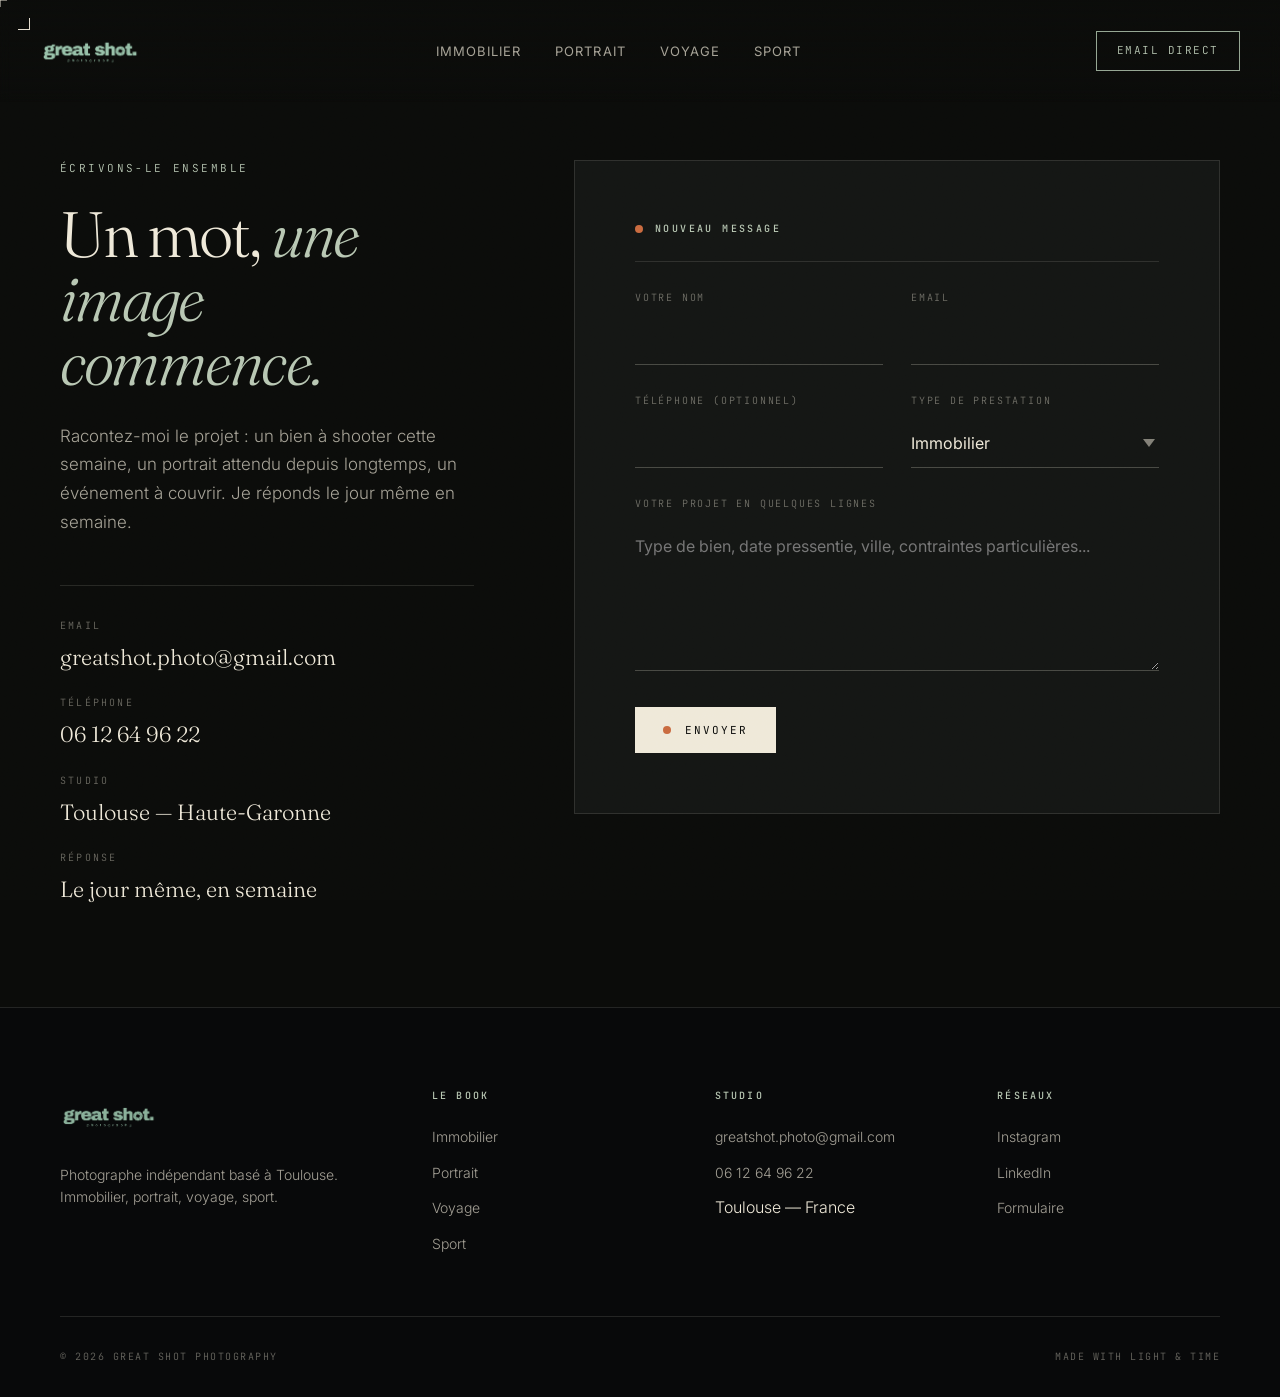
==== contact.html @ a0f5422f "Refonte totale : identité photographique + 4 univers + tarifs + contact Site restructuré autour de G" ====
<!DOCTYPE html>
<html lang="fr">
<head>
<meta charset="utf-8">
<meta name="viewport" content="width=device-width, initial-scale=1">
<title>Contact — Great Shot Photography · Toulouse</title>
<meta name="description" content="Contact Great Shot Photography. Toulouse. Email, téléphone, formulaire.">
<meta name="theme-color" content="#0b0c0a">
<link rel="preconnect" href="https://fonts.googleapis.com">
<link rel="preconnect" href="https://fonts.gstatic.com" crossorigin>
<link rel="stylesheet" href="style.css">
</head>
<body>

<div id="iris-loader" class="iris-loader">
  <div class="iris-blade top"></div>
  <div class="iris-blade bottom"></div>
  <div class="iris-logo">
    <img src="assets/logo/logo-sauge.png" alt="Great Shot">
    <span class="tick">CONTACT</span>
  </div>
</div>

<header class="nav">
  <a href="index.html" class="nav-logo" aria-label="Great Shot Photography — Accueil">
    <img src="assets/logo/logo-sauge.png" alt="Great Shot Photography">
  </a>
  <nav>
    <ul class="nav-links">
      <li><a href="immobilier.html">Immobilier</a></li>
      <li><a href="portrait.html">Portrait</a></li>
      <li><a href="voyage.html">Voyage</a></li>
      <li><a href="sport.html">Sport</a></li>
    </ul>
  </nav>
  <a href="mailto:greatshot.photo@gmail.com" class="nav-cta">Email direct</a>
  <button class="nav-toggle" aria-label="Menu"><span></span><span></span></button>
</header>

<div class="mobile-menu">
  <a href="immobilier.html">Immobilier</a>
  <a href="portrait.html">Portrait</a>
  <a href="voyage.html">Voyage</a>
  <a href="sport.html">Sport</a>
  <a href="contact.html"><em>Contact</em></a>
</div>

<main class="contact-page">
  <div class="contact-intro reveal">
    <div class="page-header-num" style="margin-bottom: 24px;">Écrivons-le ensemble</div>
    <h1>Un mot, <em>une image commence.</em></h1>
    <p>Racontez-moi le projet : un bien à shooter cette semaine, un portrait attendu depuis longtemps, un événement à couvrir. Je réponds le jour même en semaine.</p>

    <div class="contact-details">
      <div class="contact-detail">
        <span class="contact-detail-label">Email</span>
        <span class="contact-detail-value"><a href="mailto:greatshot.photo@gmail.com">greatshot.photo@gmail.com</a></span>
      </div>
      <div class="contact-detail">
        <span class="contact-detail-label">Téléphone</span>
        <span class="contact-detail-value"><a href="tel:+33612649622">06 12 64 96 22</a></span>
      </div>
      <div class="contact-detail">
        <span class="contact-detail-label">Studio</span>
        <span class="contact-detail-value">Toulouse — Haute-Garonne</span>
      </div>
      <div class="contact-detail">
        <span class="contact-detail-label">Réponse</span>
        <span class="contact-detail-value">Le jour même, en semaine</span>
      </div>
    </div>
  </div>

  <form class="contact-form reveal" id="contact-form" novalidate>
    <h3>Nouveau message</h3>

    <div class="field">
      <label for="nom">Votre nom</label>
      <input type="text" id="nom" name="nom" required autocomplete="name">
    </div>
    <div class="field">
      <label for="email">Email</label>
      <input type="email" id="email" name="email" required autocomplete="email">
    </div>
    <div class="field">
      <label for="tel">Téléphone (optionnel)</label>
      <input type="tel" id="tel" name="tel" autocomplete="tel">
    </div>
    <div class="field">
      <label for="prestation">Type de prestation</label>
      <select id="prestation" name="prestation">
        <option>Immobilier</option>
        <option>Immobilier sur devis</option>
        <option>Portrait</option>
        <option>Voyage</option>
        <option>Sport</option>
        <option>Événementiel / Corporate</option>
        <option>Autre projet</option>
      </select>
    </div>
    <div class="field full">
      <label for="message">Votre projet en quelques lignes</label>
      <textarea id="message" name="message" rows="6" required placeholder="Type de bien, date pressentie, ville, contraintes particulières..."></textarea>
    </div>

    <div class="form-actions">
      <button type="submit" class="btn-shutter"><span class="dot"></span><span>Envoyer</span></button>
      <span class="form-status" id="form-status"></span>
    </div>
  </form>
</main>

<footer class="footer">
  <div class="footer-grid">
    <div class="footer-brand">
      <img src="assets/logo/logo-sauge.png" alt="Great Shot">
      <p>Photographe indépendant basé à Toulouse. Immobilier, portrait, voyage, sport.</p>
    </div>
    <div>
      <h4>Le book</h4>
      <ul>
        <li><a href="immobilier.html">Immobilier</a></li>
        <li><a href="portrait.html">Portrait</a></li>
        <li><a href="voyage.html">Voyage</a></li>
        <li><a href="sport.html">Sport</a></li>
      </ul>
    </div>
    <div>
      <h4>Studio</h4>
      <ul>
        <li><a href="mailto:greatshot.photo@gmail.com">greatshot.photo@gmail.com</a></li>
        <li><a href="tel:+33612649622">06 12 64 96 22</a></li>
        <li>Toulouse — France</li>
      </ul>
    </div>
    <div>
      <h4>Réseaux</h4>
      <ul>
        <li><a href="https://instagram.com/greatshot.photography" target="_blank" rel="noopener">Instagram</a></li>
        <li><a href="https://www.linkedin.com" target="_blank" rel="noopener">LinkedIn</a></li>
        <li><a href="contact.html">Formulaire</a></li>
      </ul>
    </div>
  </div>
  <div class="footer-bottom">
    <span>© 2026 Great Shot Photography</span>
    <span>Made with light &amp; time</span>
  </div>
</footer>

<script src="script.js"></script>
</body>
</html>
---- style.css ----
/* ============================================================
   GREAT SHOT — Système visuel photographique
   ============================================================ */

@import url('https://fonts.googleapis.com/css2?family=Fraunces:opsz,wght,SOFT@9..144,300..800,50..100&family=Inter:wght@300;400;500;600&family=JetBrains+Mono:wght@400;500&display=swap');

:root {
  --bg-deep: #0b0c0a;
  --bg-soft: #141614;
  --bg-lift: #1a1c17;
  --paper: #efe9d9;
  --paper-dim: rgba(239, 233, 217, 0.68);
  --paper-mute: rgba(239, 233, 217, 0.42);
  --sauge: #94a692;
  --sauge-glow: #b8c7b3;
  --burn: #c96a3f;
  --line: rgba(239, 233, 217, 0.12);
  --line-strong: rgba(239, 233, 217, 0.24);

  --serif: 'Fraunces', ui-serif, Georgia, serif;
  --sans: 'Inter', -apple-system, BlinkMacSystemFont, sans-serif;
  --mono: 'JetBrains Mono', ui-monospace, SFMono-Regular, monospace;

  --ease-cine: cubic-bezier(0.65, 0.05, 0.36, 1);
  --ease-shutter: cubic-bezier(0.86, 0, 0.07, 1);
}

* { box-sizing: border-box; margin: 0; padding: 0; }

html {
  background: var(--bg-deep);
  scroll-behavior: smooth;
  -webkit-font-smoothing: antialiased;
  -moz-osx-font-smoothing: grayscale;
}

body {
  font-family: var(--sans);
  font-weight: 300;
  color: var(--paper);
  background: var(--bg-deep);
  line-height: 1.6;
  overflow-x: hidden;
  cursor: none;
}

a { color: inherit; text-decoration: none; }
img { display: block; max-width: 100%; height: auto; }
button { font-family: inherit; cursor: none; }
::selection { background: var(--sauge); color: var(--bg-deep); }

/* ============================================================
   1. Grain photographique global (SVG turbulence)
   ============================================================ */
body::before {
  content: '';
  position: fixed;
  inset: 0;
  z-index: 9998;
  pointer-events: none;
  opacity: 0.08;
  mix-blend-mode: overlay;
  background-image: url("data:image/svg+xml;utf8,<svg viewBox='0 0 400 400' xmlns='http://www.w3.org/2000/svg'><filter id='n'><feTurbulence type='fractalNoise' baseFrequency='0.85' numOctaves='2' stitchTiles='stitch'/></filter><rect width='100%25' height='100%25' filter='url(%23n)' opacity='0.85'/></svg>");
  background-size: 200px;
}

/* ============================================================
   2. Curseur — Viseur reflex (croix de mise au point)
   ============================================================ */
.viewfinder {
  position: fixed;
  top: 0; left: 0;
  width: 60px; height: 60px;
  pointer-events: none;
  z-index: 9999;
  transform: translate3d(-100px, -100px, 0);
  transition: opacity 0.3s ease, width 0.25s var(--ease-cine), height 0.25s var(--ease-cine);
  will-change: transform;
  mix-blend-mode: difference;
}

.viewfinder::before,
.viewfinder::after {
  content: '';
  position: absolute;
  background: var(--paper);
}
/* Ligne verticale */
.viewfinder::before {
  top: 50%; left: 50%;
  width: 1px; height: 14px;
  transform: translate(-50%, -50%);
}
/* Ligne horizontale */
.viewfinder::after {
  top: 50%; left: 50%;
  width: 14px; height: 1px;
  transform: translate(-50%, -50%);
}
/* 4 crochets d'angle */
.viewfinder .bracket {
  position: absolute;
  width: 12px; height: 12px;
  border: 1px solid var(--paper);
  transition: all 0.25s var(--ease-cine);
}
.viewfinder .bracket.tl { top: 0; left: 0; border-right: none; border-bottom: none; }
.viewfinder .bracket.tr { top: 0; right: 0; border-left: none; border-bottom: none; }
.viewfinder .bracket.bl { bottom: 0; left: 0; border-right: none; border-top: none; }
.viewfinder .bracket.br { bottom: 0; right: 0; border-left: none; border-top: none; }

.viewfinder.hovering {
  width: 90px; height: 90px;
}
.viewfinder.hovering .bracket { border-color: var(--sauge-glow); }
.viewfinder.focused .bracket {
  border-color: var(--burn);
  animation: focus-pulse 0.6s ease infinite alternate;
}
@keyframes focus-pulse {
  from { transform: scale(1); }
  to { transform: scale(1.15); }
}
@media (max-width: 900px), (hover: none) {
  .viewfinder { display: none; }
  body, button, a { cursor: auto; }
}

/* ============================================================
   3. Loader — Obturateur cinéma (deux bandes qui s'écartent)
   ============================================================ */
.iris-loader {
  position: fixed;
  inset: 0;
  z-index: 10000;
  overflow: hidden;
  pointer-events: none;
  display: flex;
  align-items: center;
  justify-content: center;
}
.iris-blade {
  position: absolute;
  left: -2%; right: -2%;
  height: 52vh;
  background: var(--bg-deep);
  transition: transform 1.5s var(--ease-shutter);
  will-change: transform;
}
.iris-blade.top    { top: 0;    border-bottom: 1px solid var(--sauge); }
.iris-blade.bottom { bottom: 0; border-top: 1px solid var(--sauge); }

.iris-open .iris-blade.top    { transform: translateY(-100%); }
.iris-open .iris-blade.bottom { transform: translateY(100%); }

.iris-logo {
  position: relative;
  z-index: 2;
  display: flex;
  flex-direction: column;
  align-items: center;
  gap: 20px;
  opacity: 0;
  animation: iris-logo-in 0.9s ease 0.15s forwards, iris-logo-out 0.5s ease 1.05s forwards;
}
.iris-logo img { width: 160px; opacity: 0.95; }
.iris-logo .tick {
  font-family: var(--mono);
  font-size: 10px;
  letter-spacing: 0.24em;
  color: var(--sauge-glow);
  text-transform: uppercase;
  display: flex;
  align-items: center;
  gap: 10px;
}
.iris-logo .tick::before {
  content: '';
  width: 8px; height: 8px;
  background: var(--burn);
  border-radius: 50%;
  animation: rec 0.9s ease infinite;
}

@keyframes iris-logo-in {
  from { opacity: 0; transform: translateY(8px); }
  to { opacity: 1; transform: translateY(0); }
}
@keyframes iris-logo-out {
  from { opacity: 1; }
  to { opacity: 0; }
}

.iris-hidden { display: none; }

/* Flash blanc de transition */
.flash-plate {
  position: fixed;
  inset: 0;
  z-index: 9997;
  background: var(--paper);
  opacity: 0;
  pointer-events: none;
  transition: opacity 0.12s ease-out;
}
.flash-plate.fire { opacity: 0.35; }

/* ============================================================
   4. Navigation
   ============================================================ */
.nav {
  position: fixed;
  top: 0; left: 0; right: 0;
  z-index: 200;
  padding: 22px 40px;
  display: flex;
  align-items: center;
  justify-content: space-between;
  gap: 32px;
  background: linear-gradient(180deg, rgba(11,12,10,0.85) 0%, rgba(11,12,10,0) 100%);
  backdrop-filter: blur(6px);
  -webkit-backdrop-filter: blur(6px);
  transition: background 0.35s ease, padding 0.35s ease;
}
.nav.scrolled {
  padding: 14px 40px;
  background: rgba(11,12,10,0.92);
  border-bottom: 1px solid var(--line);
}

.nav-logo {
  display: flex;
  align-items: center;
  gap: 14px;
}
.nav-logo img {
  height: 58px;
  width: auto;
  transition: transform 0.4s var(--ease-cine);
}
.nav.scrolled .nav-logo img { height: 48px; }
.nav-logo:hover img { transform: scale(1.04); }

.nav-links {
  display: flex;
  align-items: center;
  gap: 34px;
  list-style: none;
}
.nav-links a {
  font-size: 13px;
  font-weight: 400;
  letter-spacing: 0.08em;
  text-transform: uppercase;
  color: var(--paper-dim);
  position: relative;
  padding: 6px 0;
  transition: color 0.3s ease;
}
.nav-links a::after {
  content: '';
  position: absolute;
  bottom: 0;
  left: 0;
  height: 1px;
  width: 0;
  background: var(--sauge);
  transition: width 0.35s var(--ease-cine);
}
.nav-links a:hover,
.nav-links a.active {
  color: var(--paper);
}
.nav-links a:hover::after,
.nav-links a.active::after {
  width: 100%;
}

.nav-cta {
  padding: 10px 20px;
  border: 1px solid var(--sauge);
  color: var(--sauge-glow);
  font-family: var(--mono);
  font-size: 11px;
  letter-spacing: 0.14em;
  text-transform: uppercase;
  transition: all 0.3s var(--ease-cine);
  background: transparent;
}
.nav-cta:hover {
  background: var(--sauge);
  color: var(--bg-deep);
  border-color: var(--sauge);
}

.nav-toggle {
  display: none;
  background: transparent;
  border: 0;
  color: var(--paper);
  padding: 8px;
}
.nav-toggle span {
  display: block;
  width: 24px;
  height: 1px;
  background: var(--paper);
  margin: 6px 0;
  transition: transform 0.3s ease;
}

@media (max-width: 900px) {
  .nav { padding: 16px 20px; }
  .nav.scrolled { padding: 12px 20px; }
  .nav-links, .nav-cta { display: none; }
  .nav-toggle { display: block; }
  .nav-logo img { height: 40px; }
}

.mobile-menu {
  position: fixed;
  top: 0; right: 0; bottom: 0; left: 0;
  height: 100vh;
  z-index: 190;
  background: var(--bg-deep);
  padding: 100px 30px 40px;
  transform: translateY(-105%);
  transition: transform 0.5s var(--ease-shutter);
  display: flex;
  flex-direction: column;
  overflow-y: auto;
  visibility: hidden;
}
.mobile-menu.open {
  transform: translateY(0);
  visibility: visible;
}
.mobile-menu a {
  font-family: var(--serif);
  font-size: 32px;
  color: var(--paper);
  padding: 16px 0;
  border-bottom: 1px solid var(--line);
}
.mobile-menu a em { font-style: italic; color: var(--sauge-glow); }

/* ============================================================
   5. Hero
   ============================================================ */
.hero {
  position: relative;
  height: 100vh;
  min-height: 720px;
  overflow: hidden;
  display: flex;
  flex-direction: column;
  justify-content: flex-end;
}

.hero-photo {
  position: absolute;
  inset: 0;
  z-index: 0;
  overflow: hidden;
}
.hero-photo img {
  width: 100%;
  height: 100%;
  object-fit: cover;
  filter: brightness(0.55) contrast(1.05) saturate(1.05);
  transform: scale(1.05);
  animation: hero-drift 24s ease-in-out infinite alternate;
}
@keyframes hero-drift {
  from { transform: scale(1.05) translate(0, 0); }
  to { transform: scale(1.12) translate(-1.5%, -1%); }
}

.hero-photo::after {
  content: '';
  position: absolute;
  inset: 0;
  background:
    radial-gradient(ellipse at 30% 40%, transparent 0%, rgba(11,12,10,0.7) 90%),
    linear-gradient(180deg, rgba(11,12,10,0.4) 0%, transparent 30%, rgba(11,12,10,0.85) 100%);
}

/* Règle des tiers en overlay */
.hero-rule {
  position: absolute;
  inset: 0;
  z-index: 1;
  pointer-events: none;
  opacity: 0.06;
}
.hero-rule::before,
.hero-rule::after {
  content: '';
  position: absolute;
  background: var(--paper);
}
.hero-rule::before { /* verticales */
  left: 33.33%;
  top: 0; bottom: 0;
  width: 1px;
  box-shadow: 33.33vw 0 0 var(--paper);
}
.hero-rule::after { /* horizontales */
  top: 33.33%;
  left: 0; right: 0;
  height: 1px;
  box-shadow: 0 33.33vh 0 var(--paper);
}

.hero-content {
  position: relative;
  z-index: 2;
  padding: 0 60px 80px;
  max-width: 1600px;
  margin: 0 auto;
  width: 100%;
}

.hero-eyebrow {
  display: inline-flex;
  align-items: center;
  gap: 12px;
  font-family: var(--mono);
  font-size: 11px;
  letter-spacing: 0.22em;
  text-transform: uppercase;
  color: var(--sauge-glow);
  margin-bottom: 28px;
  opacity: 0;
  animation: fade-up 0.9s var(--ease-cine) 1.5s forwards;
}
.hero-eyebrow::before {
  content: '';
  width: 40px;
  height: 1px;
  background: var(--sauge);
}

.hero-title {
  font-family: var(--serif);
  font-weight: 300;
  font-size: clamp(3.5rem, 9vw, 8.5rem);
  line-height: 0.98;
  letter-spacing: -0.015em;
  color: var(--paper);
  margin-bottom: 32px;
  max-width: 14ch;
  opacity: 0;
  animation: fade-up 1.1s var(--ease-cine) 1.7s forwards;
}
.hero-title em {
  font-style: italic;
  font-weight: 300;
  color: var(--sauge-glow);
  font-variation-settings: "opsz" 144, "SOFT" 100;
}

.hero-tagline {
  font-family: var(--sans);
  font-weight: 300;
  font-size: 18px;
  line-height: 1.5;
  color: var(--paper-dim);
  max-width: 480px;
  margin-bottom: 44px;
  opacity: 0;
  animation: fade-up 1.1s var(--ease-cine) 1.9s forwards;
}

.hero-actions {
  display: flex;
  gap: 20px;
  align-items: center;
  opacity: 0;
  animation: fade-up 1.1s var(--ease-cine) 2.1s forwards;
}

@keyframes fade-up {
  from { opacity: 0; transform: translateY(24px); }
  to { opacity: 1; transform: translateY(0); }
}

/* CTA principal */
.btn-shutter {
  display: inline-flex;
  align-items: center;
  gap: 14px;
  padding: 16px 28px;
  background: var(--paper);
  color: var(--bg-deep);
  font-family: var(--mono);
  font-size: 11px;
  letter-spacing: 0.18em;
  text-transform: uppercase;
  transition: all 0.35s var(--ease-cine);
  border: 0;
  position: relative;
  overflow: hidden;
}
.btn-shutter::after {
  content: '';
  position: absolute;
  inset: 0;
  background: var(--sauge);
  transform: translateY(101%);
  transition: transform 0.4s var(--ease-shutter);
  z-index: 0;
}
.btn-shutter > * {
  position: relative;
  z-index: 1;
}
.btn-shutter:hover::after { transform: translateY(0); }
.btn-shutter:hover { color: var(--bg-deep); }
.btn-shutter .dot {
  width: 8px; height: 8px;
  border-radius: 50%;
  background: var(--burn);
  animation: rec 1.6s ease infinite;
}
@keyframes rec {
  0%, 100% { opacity: 1; }
  50% { opacity: 0.3; }
}

.btn-ghost {
  display: inline-flex;
  align-items: center;
  gap: 12px;
  padding: 16px 24px;
  border: 1px solid var(--line-strong);
  color: var(--paper);
  font-family: var(--mono);
  font-size: 11px;
  letter-spacing: 0.18em;
  text-transform: uppercase;
  transition: all 0.3s var(--ease-cine);
}
.btn-ghost:hover {
  border-color: var(--paper);
  background: rgba(239,233,217,0.05);
}

/* Metadata EXIF sur photo hero */
.exif-tag {
  position: absolute;
  bottom: 60px;
  right: 60px;
  z-index: 3;
  font-family: var(--mono);
  font-size: 10px;
  letter-spacing: 0.14em;
  color: var(--paper-mute);
  text-align: right;
  line-height: 1.8;
  opacity: 0;
  animation: fade-up 1.2s var(--ease-cine) 2.3s forwards;
}
.exif-tag .exif-line { display: block; }
.exif-tag .exif-line strong { color: var(--paper-dim); font-weight: 400; }

.hero-scroll {
  position: absolute;
  bottom: 32px;
  left: 60px;
  z-index: 3;
  display: flex;
  align-items: center;
  gap: 12px;
  font-family: var(--mono);
  font-size: 10px;
  letter-spacing: 0.2em;
  text-transform: uppercase;
  color: var(--paper-mute);
  opacity: 0;
  animation: fade-up 1s var(--ease-cine) 2.5s forwards;
}
.hero-scroll::before {
  content: '';
  width: 40px; height: 1px;
  background: var(--paper-mute);
  animation: scroll-line 2s ease infinite;
}
@keyframes scroll-line {
  0%, 100% { transform: scaleX(1); transform-origin: left; opacity: 1; }
  50% { transform: scaleX(0.2); transform-origin: right; opacity: 0.4; }
}

@media (max-width: 900px) {
  .hero { min-height: 600px; }
  .hero-content { padding: 0 24px 60px; }
  .hero-tagline { font-size: 16px; }
  .hero-actions { flex-direction: column; align-items: flex-start; }
  .exif-tag { right: 20px; bottom: 90px; }
  .hero-scroll { left: 24px; }
}

/* ============================================================
   6. Section MANIFESTE (à propos)
   ============================================================ */
.section {
  padding: 140px 60px;
  max-width: 1600px;
  margin: 0 auto;
  position: relative;
}
.section-label {
  display: inline-flex;
  align-items: center;
  gap: 14px;
  font-family: var(--mono);
  font-size: 10px;
  letter-spacing: 0.24em;
  text-transform: uppercase;
  color: var(--sauge-glow);
  margin-bottom: 32px;
}
.section-label::before {
  content: '';
  width: 60px; height: 1px;
  background: var(--sauge);
}
.section-label .num {
  color: var(--paper-mute);
  margin-right: 8px;
}

.manifest {
  display: grid;
  grid-template-columns: 1fr 1.4fr;
  gap: 100px;
  align-items: start;
}
.manifest-title {
  font-family: var(--serif);
  font-weight: 300;
  font-size: clamp(2.5rem, 4.5vw, 4.5rem);
  line-height: 1;
  letter-spacing: -0.03em;
  color: var(--paper);
}
.manifest-title em {
  font-style: italic;
  color: var(--sauge-glow);
}

.manifest-body p {
  font-size: 17px;
  line-height: 1.7;
  color: var(--paper-dim);
  margin-bottom: 24px;
}
.manifest-body p:first-of-type::first-letter {
  font-family: var(--serif);
  font-size: 5.5rem;
  font-weight: 400;
  font-style: italic;
  float: left;
  line-height: 0.85;
  margin: 8px 12px 0 0;
  color: var(--sauge-glow);
}

.stats-strip {
  margin-top: 60px;
  display: grid;
  grid-template-columns: repeat(4, 1fr);
  gap: 40px;
  padding-top: 40px;
  border-top: 1px solid var(--line);
}
.stat-num {
  font-family: var(--serif);
  font-weight: 300;
  font-size: 3rem;
  line-height: 1;
  color: var(--paper);
  letter-spacing: -0.02em;
}
.stat-num em { font-style: italic; color: var(--sauge-glow); font-size: 0.5em; margin-left: 4px; }
.stat-label {
  margin-top: 10px;
  font-family: var(--mono);
  font-size: 10px;
  letter-spacing: 0.18em;
  text-transform: uppercase;
  color: var(--paper-mute);
}

@media (max-width: 900px) {
  .section { padding: 90px 24px; }
  .manifest { grid-template-columns: 1fr; gap: 40px; }
  .stats-strip { grid-template-columns: 1fr 1fr; gap: 24px; }
  .stat-num { font-size: 2.2rem; }
}

/* ============================================================
   7. LES 4 UNIVERS (grille éditoriale)
   ============================================================ */
.chapters-intro {
  text-align: center;
  margin-bottom: 100px;
}
.chapters-intro .section-label { justify-content: center; }
.chapters-intro .section-label::before { display: none; }
.chapters-intro h2 {
  font-family: var(--serif);
  font-weight: 300;
  font-size: clamp(2.5rem, 5vw, 4.5rem);
  line-height: 1;
  letter-spacing: -0.03em;
  color: var(--paper);
  margin-bottom: 20px;
}
.chapters-intro h2 em { font-style: italic; color: var(--sauge-glow); }
.chapters-intro p {
  font-size: 17px;
  color: var(--paper-dim);
  max-width: 560px;
  margin: 0 auto;
}

.chapters {
  display: grid;
  grid-template-columns: repeat(4, 1fr);
  gap: 4px;
}
.chapter {
  position: relative;
  aspect-ratio: 3/4;
  overflow: hidden;
  background: var(--bg-lift);
  display: block;
  transition: flex 0.5s ease;
}
.chapter-photo {
  position: absolute;
  inset: 0;
  transition: transform 1s var(--ease-cine), filter 0.6s ease;
}
.chapter-photo img {
  width: 100%; height: 100%;
  object-fit: cover;
  filter: brightness(0.5) grayscale(0.4) contrast(1.1);
  transition: filter 0.6s ease, transform 1s var(--ease-cine);
}
.chapter:hover .chapter-photo img {
  filter: brightness(0.85) grayscale(0) contrast(1.05);
  transform: scale(1.06);
}

.chapter-overlay {
  position: absolute;
  inset: 0;
  z-index: 2;
  padding: 40px 32px;
  display: flex;
  flex-direction: column;
  justify-content: space-between;
  color: var(--paper);
  background: linear-gradient(180deg, rgba(11,12,10,0.5) 0%, transparent 40%, rgba(11,12,10,0.9) 100%);
}
.chapter-num {
  font-family: var(--mono);
  font-size: 10px;
  letter-spacing: 0.22em;
  color: var(--paper-mute);
}
.chapter-name {
  font-family: var(--serif);
  font-weight: 300;
  font-size: clamp(2rem, 2.6vw, 2.8rem);
  line-height: 1;
  letter-spacing: -0.02em;
  margin-bottom: 12px;
}
.chapter-name em { font-style: italic; color: var(--sauge-glow); }
.chapter-caption {
  font-family: var(--mono);
  font-size: 10px;
  letter-spacing: 0.16em;
  text-transform: uppercase;
  color: var(--paper-mute);
  display: flex;
  align-items: center;
  gap: 10px;
  transition: gap 0.3s ease, color 0.3s ease;
}
.chapter-caption::after {
  content: '→';
  transition: transform 0.35s var(--ease-cine);
}
.chapter:hover .chapter-caption { color: var(--paper); gap: 16px; }
.chapter:hover .chapter-caption::after { transform: translateX(6px); }

/* Cadre de mise au point au hover */
.chapter::before {
  content: '';
  position: absolute;
  z-index: 3;
  top: 24px; right: 24px; bottom: 24px; left: 24px;
  border: 1px solid transparent;
  transition: border-color 0.4s ease;
  pointer-events: none;
}
.chapter:hover::before { border-color: rgba(239,233,217,0.25); }
/* Coins carrés type viseur */
.chapter::after {
  content: '';
  position: absolute;
  z-index: 3;
  top: 24px; left: 24px;
  width: 14px; height: 14px;
  border-top: 1px solid var(--sauge);
  border-left: 1px solid var(--sauge);
  opacity: 0;
  transition: opacity 0.4s ease;
  pointer-events: none;
}
.chapter:hover::after { opacity: 1; }

@media (max-width: 1100px) {
  .chapters { grid-template-columns: repeat(2, 1fr); }
}
@media (max-width: 600px) {
  .chapters { grid-template-columns: 1fr; }
  .chapter { aspect-ratio: 4/3; }
}

/* ============================================================
   8. Pellicule 35mm (frise horizontale)
   ============================================================ */
.filmstrip-section {
  padding: 100px 0 140px;
  overflow: hidden;
}
.filmstrip {
  position: relative;
  padding: 20px 0;
  background: #0a0a08;
  border-top: 1px solid var(--line);
  border-bottom: 1px solid var(--line);
}
/* Perforations haut et bas */
.filmstrip::before,
.filmstrip::after {
  content: '';
  position: absolute;
  left: 0; right: 0;
  height: 20px;
  background-image:
    radial-gradient(circle at 15px 10px, var(--bg-deep) 5px, transparent 6px);
  background-size: 40px 20px;
  background-repeat: repeat-x;
}
.filmstrip::before { top: 0; }
.filmstrip::after { bottom: 0; }

.filmstrip-track {
  display: flex;
  gap: 4px;
  animation: film-scroll 60s linear infinite;
  width: max-content;
}
.filmstrip:hover .filmstrip-track { animation-play-state: paused; }
@keyframes film-scroll {
  from { transform: translateX(0); }
  to { transform: translateX(-50%); }
}

.filmstrip-frame {
  flex: 0 0 auto;
  width: 380px;
  aspect-ratio: 3/2;
  position: relative;
  overflow: hidden;
  background: #16161a;
}
.filmstrip-frame img {
  width: 100%; height: 100%;
  object-fit: cover;
  filter: brightness(0.85) contrast(1.05);
  transition: filter 0.4s ease, transform 0.6s var(--ease-cine);
}
.filmstrip-frame:hover img {
  filter: brightness(1) contrast(1.05);
  transform: scale(1.02);
}
.filmstrip-frame::after {
  content: attr(data-num);
  position: absolute;
  bottom: 8px; left: 12px;
  font-family: var(--mono);
  font-size: 9px;
  letter-spacing: 0.18em;
  color: var(--paper-mute);
  padding: 2px 6px;
  background: rgba(11,12,10,0.6);
}

/* ============================================================
   9. CTA final
   ============================================================ */
.cta-final {
  padding: 160px 60px;
  text-align: center;
  position: relative;
  background:
    radial-gradient(circle at 50% 40%, rgba(148,166,146,0.08) 0%, transparent 60%),
    var(--bg-deep);
  border-top: 1px solid var(--line);
}
.cta-final h2 {
  font-family: var(--serif);
  font-weight: 300;
  font-size: clamp(2.5rem, 6vw, 5.5rem);
  line-height: 1;
  letter-spacing: -0.03em;
  color: var(--paper);
  margin-bottom: 24px;
  max-width: 14ch;
  margin-left: auto; margin-right: auto;
}
.cta-final h2 em { font-style: italic; color: var(--sauge-glow); }
.cta-final p {
  font-size: 17px;
  color: var(--paper-dim);
  max-width: 500px;
  margin: 0 auto 48px;
}

/* ============================================================
   10. Footer
   ============================================================ */
.footer {
  padding: 80px 60px 32px;
  border-top: 1px solid var(--line);
  background: #08090a;
}
.footer-grid {
  display: grid;
  grid-template-columns: 1.4fr 1fr 1fr 1fr;
  gap: 60px;
  max-width: 1600px;
  margin: 0 auto 60px;
}
.footer h4 {
  font-family: var(--mono);
  font-size: 10px;
  letter-spacing: 0.22em;
  text-transform: uppercase;
  color: var(--sauge-glow);
  margin-bottom: 20px;
  font-weight: 500;
}
.footer ul { list-style: none; display: flex; flex-direction: column; gap: 10px; }
.footer a {
  font-size: 14px;
  color: var(--paper-dim);
  transition: color 0.3s ease;
}
.footer a:hover { color: var(--paper); }

.footer-brand p {
  font-size: 14px;
  color: var(--paper-dim);
  line-height: 1.6;
  margin-top: 20px;
  max-width: 320px;
}
.footer-brand img { height: 56px; width: auto; opacity: 0.92; }

.footer-bottom {
  max-width: 1600px;
  margin: 0 auto;
  padding-top: 32px;
  border-top: 1px solid var(--line);
  display: flex;
  justify-content: space-between;
  flex-wrap: wrap;
  gap: 16px;
  font-family: var(--mono);
  font-size: 10px;
  letter-spacing: 0.15em;
  color: var(--paper-mute);
  text-transform: uppercase;
}

@media (max-width: 900px) {
  .footer { padding: 60px 24px 24px; }
  .footer-grid { grid-template-columns: 1fr 1fr; gap: 32px; margin-bottom: 40px; }
}
@media (max-width: 500px) {
  .footer-grid { grid-template-columns: 1fr; }
}

/* ============================================================
   11. Pages univers (portfolio par catégorie)
   ============================================================ */
.page-header {
  min-height: 60vh;
  padding: 180px 60px 100px;
  position: relative;
  display: flex;
  flex-direction: column;
  justify-content: flex-end;
  border-bottom: 1px solid var(--line);
  overflow: hidden;
}
.page-header::before {
  content: '';
  position: absolute;
  inset: 0;
  background-image: var(--page-bg);
  background-size: cover;
  background-position: center;
  filter: brightness(0.35) grayscale(0.3);
  transform: scale(1.03);
  z-index: 0;
}
.page-header::after {
  content: '';
  position: absolute;
  inset: 0;
  background: linear-gradient(180deg, rgba(11,12,10,0.55) 0%, transparent 40%, var(--bg-deep) 100%);
  z-index: 1;
}
.page-header-content {
  position: relative;
  z-index: 2;
  max-width: 1600px;
  width: 100%;
  margin: 0 auto;
}
.page-header-num {
  font-family: var(--mono);
  font-size: 11px;
  letter-spacing: 0.22em;
  text-transform: uppercase;
  color: var(--sauge-glow);
  margin-bottom: 24px;
}
.page-header h1 {
  font-family: var(--serif);
  font-weight: 300;
  font-size: clamp(3rem, 8vw, 7rem);
  line-height: 0.95;
  letter-spacing: -0.03em;
  color: var(--paper);
  max-width: 14ch;
  margin-bottom: 24px;
}
.page-header h1 em { font-style: italic; color: var(--sauge-glow); }
.page-header .lede {
  font-size: 18px;
  color: var(--paper-dim);
  max-width: 640px;
  line-height: 1.6;
}

/* Grille éditoriale masonry-like */
.masonry {
  columns: 3;
  column-gap: 20px;
  padding: 100px 60px;
  max-width: 1600px;
  margin: 0 auto;
}
.masonry-item {
  break-inside: avoid;
  margin-bottom: 20px;
  overflow: hidden;
  position: relative;
  background: var(--bg-lift);
  transition: transform 0.5s var(--ease-cine);
}
.masonry-item img {
  width: 100%; height: auto;
  transition: filter 0.5s ease, transform 0.7s var(--ease-cine);
  filter: brightness(0.9) contrast(1.02);
}
.masonry-item:hover img {
  filter: brightness(1.05) contrast(1.05);
  transform: scale(1.03);
}
.masonry-item .exif-overlay {
  position: absolute;
  bottom: 12px; left: 12px;
  padding: 4px 10px;
  background: rgba(11,12,10,0.72);
  backdrop-filter: blur(6px);
  font-family: var(--mono);
  font-size: 9px;
  letter-spacing: 0.14em;
  color: var(--paper-dim);
  opacity: 0;
  transform: translateY(8px);
  transition: all 0.35s var(--ease-cine);
}
.masonry-item:hover .exif-overlay {
  opacity: 1;
  transform: translateY(0);
}

@media (max-width: 1100px) {
  .masonry { columns: 2; padding: 60px 24px; }
  .page-header { padding: 140px 24px 60px; }
}
@media (max-width: 600px) {
  .masonry { columns: 1; }
}

/* ============================================================
   12. Tarifs (page immobilier)
   ============================================================ */
.pricing {
  padding: 100px 60px;
  max-width: 1400px;
  margin: 0 auto;
}
.pricing-header { text-align: center; margin-bottom: 80px; }
.pricing-header h2 {
  font-family: var(--serif);
  font-weight: 300;
  font-size: clamp(2rem, 4vw, 3.5rem);
  color: var(--paper);
  margin-bottom: 20px;
}
.pricing-header h2 em { font-style: italic; color: var(--sauge-glow); }
.pricing-header p {
  font-size: 17px;
  color: var(--paper-dim);
  max-width: 580px;
  margin: 0 auto;
}

.pricing-grid {
  display: grid;
  grid-template-columns: 1.15fr 1fr;
  gap: 4px;
  border: 1px solid var(--line);
}
.price-card {
  padding: 60px 50px;
  background: var(--bg-soft);
  display: flex;
  flex-direction: column;
  justify-content: space-between;
  min-height: 460px;
  position: relative;
}
.price-card.featured {
  background:
    radial-gradient(circle at 20% 10%, rgba(148,166,146,0.1) 0%, transparent 60%),
    var(--bg-soft);
}
.price-label {
  font-family: var(--mono);
  font-size: 10px;
  letter-spacing: 0.24em;
  text-transform: uppercase;
  color: var(--sauge-glow);
  margin-bottom: 16px;
}
.price-name {
  font-family: var(--serif);
  font-weight: 300;
  font-size: 2.6rem;
  line-height: 1;
  color: var(--paper);
  margin-bottom: 20px;
  letter-spacing: -0.02em;
}
.price-name em { font-style: italic; color: var(--sauge-glow); }
.price-desc {
  font-size: 15px;
  color: var(--paper-dim);
  line-height: 1.6;
  margin-bottom: 32px;
  max-width: 42ch;
}
.price-amount {
  display: flex;
  align-items: baseline;
  gap: 12px;
  margin-bottom: 20px;
}
.price-amount .num {
  font-family: var(--serif);
  font-weight: 300;
  font-size: 5rem;
  line-height: 1;
  color: var(--paper);
  letter-spacing: -0.03em;
}
.price-amount .unit {
  font-family: var(--mono);
  font-size: 11px;
  letter-spacing: 0.16em;
  text-transform: uppercase;
  color: var(--paper-mute);
}

.price-option {
  padding-top: 20px;
  margin-top: 20px;
  border-top: 1px solid var(--line);
  display: flex;
  justify-content: space-between;
  align-items: baseline;
  gap: 16px;
}
.price-option-label {
  font-family: var(--sans);
  font-size: 15px;
  color: var(--paper-dim);
}
.price-option-value {
  font-family: var(--serif);
  font-size: 1.5rem;
  color: var(--paper);
}

.price-notes {
  padding-top: 24px;
  margin-top: 24px;
  border-top: 1px dashed var(--line);
  font-family: var(--mono);
  font-size: 11px;
  letter-spacing: 0.08em;
  line-height: 1.7;
  color: var(--paper-mute);
}
.price-notes strong { color: var(--sauge-glow); font-weight: 500; }

.price-cta {
  margin-top: 32px;
}

@media (max-width: 900px) {
  .pricing { padding: 60px 24px; }
  .pricing-grid { grid-template-columns: 1fr; }
  .price-card { padding: 40px 28px; min-height: auto; }
  .price-amount .num { font-size: 3.5rem; }
}

/* ============================================================
   13. Formulaire de contact
   ============================================================ */
.contact-page {
  padding: 160px 60px 100px;
  max-width: 1400px;
  margin: 0 auto;
  display: grid;
  grid-template-columns: 1fr 1.3fr;
  gap: 100px;
  align-items: start;
}
.contact-intro h1 {
  font-family: var(--serif);
  font-weight: 300;
  font-size: clamp(2.5rem, 5vw, 4.5rem);
  line-height: 1;
  color: var(--paper);
  margin-bottom: 28px;
  letter-spacing: -0.03em;
}
.contact-intro h1 em { font-style: italic; color: var(--sauge-glow); }
.contact-intro p {
  font-size: 17px;
  color: var(--paper-dim);
  line-height: 1.7;
  margin-bottom: 32px;
  max-width: 42ch;
}
.contact-details {
  margin-top: 48px;
  padding-top: 32px;
  border-top: 1px solid var(--line);
  display: flex;
  flex-direction: column;
  gap: 20px;
}
.contact-detail {
  display: flex;
  flex-direction: column;
  gap: 6px;
}
.contact-detail-label {
  font-family: var(--mono);
  font-size: 10px;
  letter-spacing: 0.22em;
  text-transform: uppercase;
  color: var(--paper-mute);
}
.contact-detail-value {
  font-family: var(--serif);
  font-weight: 300;
  font-size: 22px;
  color: var(--paper);
}
.contact-detail-value a { transition: color 0.3s ease; }
.contact-detail-value a:hover { color: var(--sauge-glow); }

.contact-form {
  padding: 60px;
  background: var(--bg-soft);
  border: 1px solid var(--line);
  display: grid;
  grid-template-columns: 1fr 1fr;
  gap: 28px;
}

.contact-form h3 {
  grid-column: span 2;
  font-family: var(--mono);
  font-size: 10px;
  letter-spacing: 0.24em;
  text-transform: uppercase;
  color: var(--sauge-glow);
  font-weight: 500;
  padding-bottom: 24px;
  border-bottom: 1px solid var(--line);
  margin-bottom: 0;
  display: flex;
  align-items: center;
  gap: 12px;
}
.contact-form h3::before {
  content: '';
  width: 8px; height: 8px;
  background: var(--burn);
  border-radius: 50%;
  animation: rec 1.8s ease infinite;
}

.field {
  display: flex;
  flex-direction: column;
  gap: 10px;
  position: relative;
}
.field.full { grid-column: span 2; }

.field label {
  font-family: var(--mono);
  font-size: 10px;
  letter-spacing: 0.18em;
  text-transform: uppercase;
  color: var(--paper-mute);
}
.field input,
.field select,
.field textarea {
  padding: 14px 0;
  border: 0;
  border-bottom: 1px solid var(--line-strong);
  background: transparent;
  color: var(--paper);
  font-family: var(--sans);
  font-size: 16px;
  border-radius: 0;
  transition: border-color 0.3s ease;
  cursor: none;
}
.field input:focus,
.field select:focus,
.field textarea:focus {
  outline: none;
  border-color: var(--sauge);
}
.field select {
  appearance: none;
  background-image: url("data:image/svg+xml;utf8,<svg xmlns='http://www.w3.org/2000/svg' width='12' height='8' viewBox='0 0 12 8'><path fill='%23efe9d9' d='M6 8L0 0h12z' opacity='0.5'/></svg>");
  background-repeat: no-repeat;
  background-position: right 4px center;
  padding-right: 24px;
}
.field select option { background: var(--bg-soft); color: var(--paper); }
.field textarea { resize: vertical; min-height: 140px; }

.form-actions {
  grid-column: span 2;
  display: flex;
  align-items: center;
  justify-content: space-between;
  gap: 20px;
  margin-top: 8px;
}
.form-status {
  font-family: var(--mono);
  font-size: 11px;
  letter-spacing: 0.14em;
  color: var(--sauge-glow);
  min-height: 20px;
}

@media (max-width: 900px) {
  .contact-page { grid-template-columns: 1fr; gap: 60px; padding: 120px 24px 60px; }
  .contact-form { grid-template-columns: 1fr; padding: 32px 24px; }
  .field.full, .contact-form h3, .form-actions { grid-column: span 1; }
}

/* ============================================================
   14. Utilitaires
   ============================================================ */
.reveal {
  opacity: 0;
  transform: translateY(30px);
  transition: opacity 1s var(--ease-cine), transform 1s var(--ease-cine);
}
.reveal.in {
  opacity: 1;
  transform: translateY(0);
}

@media (prefers-reduced-motion: reduce) {
  *, *::before, *::after {
    animation-duration: 0.01ms !important;
    animation-iteration-count: 1 !important;
    transition-duration: 0.01ms !important;
  }
  .iris-loader { display: none; }
}
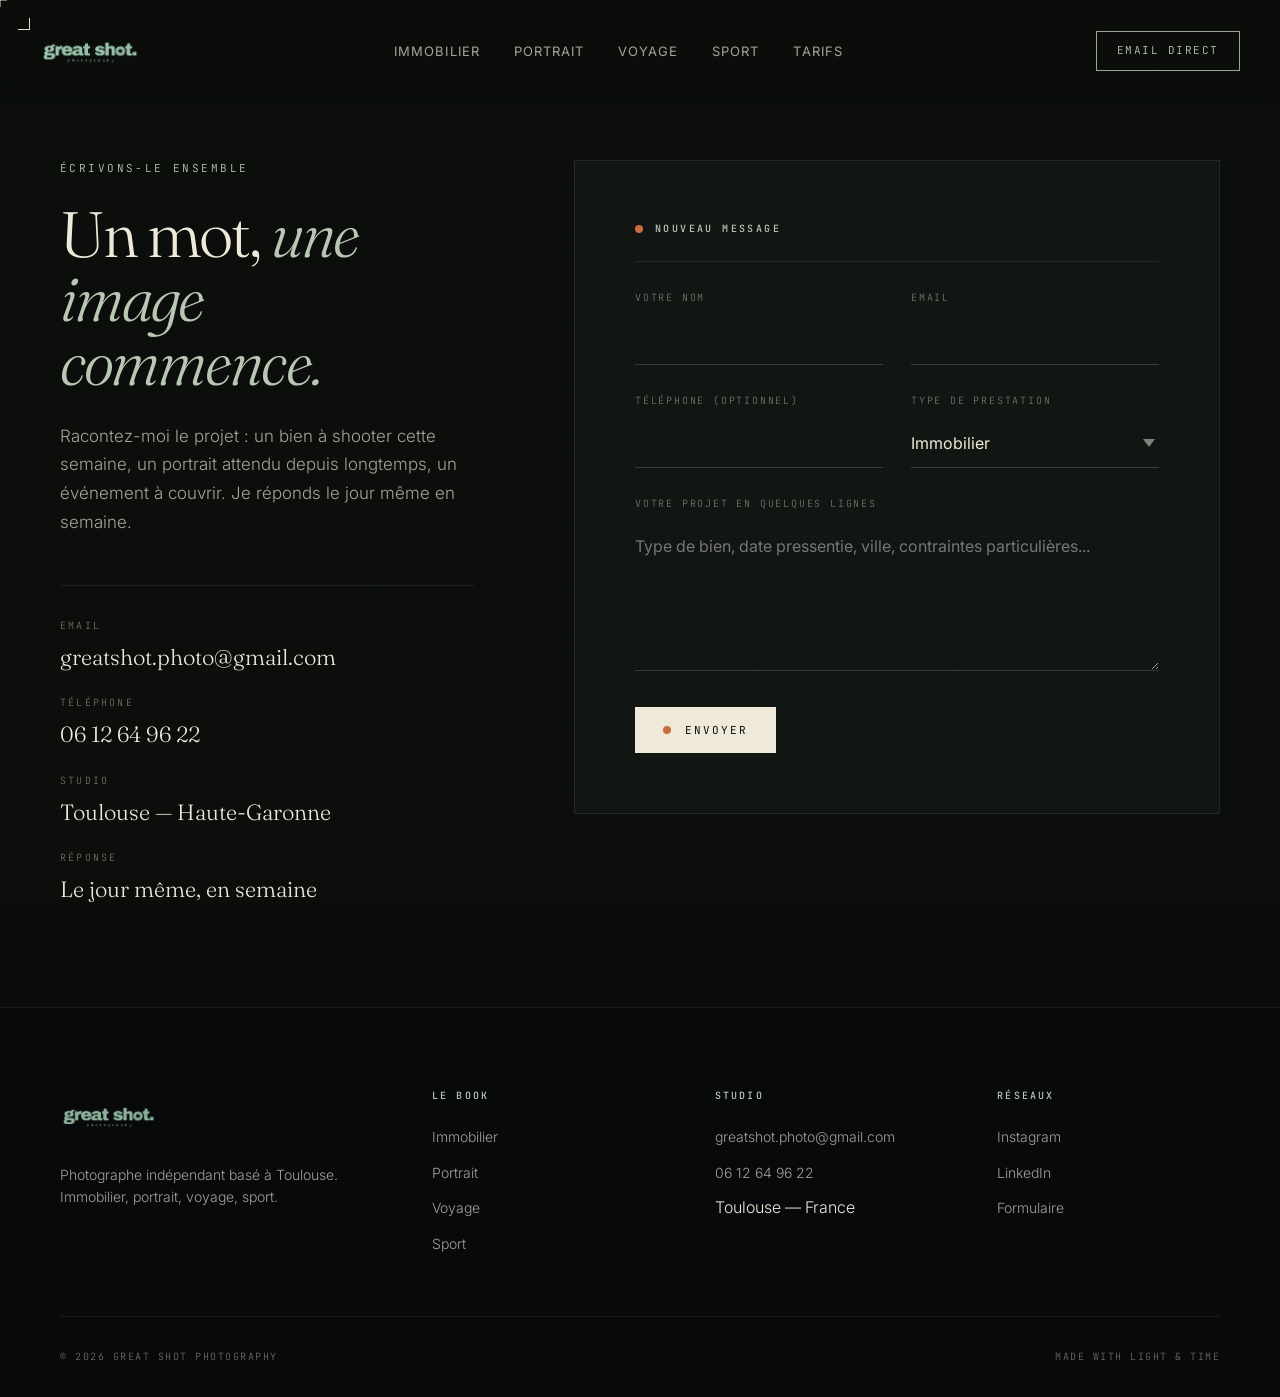
==== commit f3dfea4f: "Refonte manifeste + palette vert + page Tarifs + photos Sport corrigées Section manifeste V2 : - Pho" ====
--- a/contact.html
+++ b/contact.html
@@ -31,6 +31,7 @@
       <li><a href="portrait.html">Portrait</a></li>
       <li><a href="voyage.html">Voyage</a></li>
       <li><a href="sport.html">Sport</a></li>
+      <li><a href="tarifs.html">Tarifs</a></li>
     </ul>
   </nav>
   <a href="mailto:greatshot.photo@gmail.com" class="nav-cta">Email direct</a>
@@ -42,6 +43,7 @@
   <a href="portrait.html">Portrait</a>
   <a href="voyage.html">Voyage</a>
   <a href="sport.html">Sport</a>
+  <a href="tarifs.html">Tarifs</a>
   <a href="contact.html"><em>Contact</em></a>
 </div>
 
--- a/style.css
+++ b/style.css
@@ -5,17 +5,19 @@
 @import url('https://fonts.googleapis.com/css2?family=Fraunces:opsz,wght,SOFT@9..144,300..800,50..100&family=Inter:wght@300;400;500;600&family=JetBrains+Mono:wght@400;500&display=swap');
 
 :root {
-  --bg-deep: #0b0c0a;
-  --bg-soft: #141614;
-  --bg-lift: #1a1c17;
+  --bg-deep: #0a0d0a;
+  --bg-soft: #101512;
+  --bg-lift: #141a15;
+  --bg-forest: #0d1810;
   --paper: #efe9d9;
   --paper-dim: rgba(239, 233, 217, 0.68);
   --paper-mute: rgba(239, 233, 217, 0.42);
   --sauge: #94a692;
   --sauge-glow: #b8c7b3;
+  --sauge-deep: #4a5c46;
   --burn: #c96a3f;
-  --line: rgba(239, 233, 217, 0.12);
-  --line-strong: rgba(239, 233, 217, 0.24);
+  --line: rgba(184, 199, 179, 0.10);
+  --line-strong: rgba(184, 199, 179, 0.22);
 
   --serif: 'Fraunces', ui-serif, Georgia, serif;
   --sans: 'Inter', -apple-system, BlinkMacSystemFont, sans-serif;
@@ -632,10 +634,51 @@
 
 .manifest {
   display: grid;
-  grid-template-columns: 1fr 1.4fr;
-  gap: 100px;
-  align-items: start;
-}
+  grid-template-columns: 0.85fr 1.15fr;
+  gap: 80px;
+  align-items: stretch;
+}
+
+.manifest-photo {
+  position: relative;
+  aspect-ratio: 3/4;
+  overflow: hidden;
+  background: var(--bg-forest);
+}
+.manifest-photo img {
+  width: 100%; height: 100%;
+  object-fit: cover;
+  filter: contrast(1.05) saturate(0.95);
+  transition: transform 1s var(--ease-cine);
+}
+.manifest-photo:hover img { transform: scale(1.03); }
+.manifest-photo::after {
+  content: '';
+  position: absolute;
+  inset: 0;
+  background: linear-gradient(180deg, transparent 60%, rgba(10,13,10,0.4) 100%);
+  pointer-events: none;
+}
+.manifest-photo-tag {
+  position: absolute;
+  bottom: 16px; left: 16px;
+  padding: 6px 10px;
+  background: rgba(10,13,10,0.72);
+  backdrop-filter: blur(6px);
+  border: 1px solid rgba(148,166,146,0.25);
+  font-family: var(--mono);
+  font-size: 9px;
+  letter-spacing: 0.18em;
+  color: var(--sauge-glow);
+  z-index: 2;
+}
+
+.manifest-body-wrap {
+  display: flex;
+  flex-direction: column;
+  justify-content: center;
+}
+
 .manifest-title {
   font-family: var(--serif);
   font-weight: 300;
@@ -643,6 +686,7 @@
   line-height: 1;
   letter-spacing: -0.03em;
   color: var(--paper);
+  margin-bottom: 40px;
 }
 .manifest-title em {
   font-style: italic;
@@ -653,25 +697,25 @@
   font-size: 17px;
   line-height: 1.7;
   color: var(--paper-dim);
-  margin-bottom: 24px;
-}
-.manifest-body p:first-of-type::first-letter {
-  font-family: var(--serif);
-  font-size: 5.5rem;
-  font-weight: 400;
-  font-style: italic;
-  float: left;
-  line-height: 0.85;
-  margin: 8px 12px 0 0;
+  margin-bottom: 20px;
+}
+.manifest-body p:last-of-type {
+  margin-bottom: 0;
+  padding-top: 20px;
+  border-top: 1px solid var(--line);
+  font-family: var(--mono);
+  font-size: 12px;
+  letter-spacing: 0.06em;
   color: var(--sauge-glow);
+  text-transform: uppercase;
 }
 
 .stats-strip {
-  margin-top: 60px;
+  margin-top: 48px;
   display: grid;
-  grid-template-columns: repeat(4, 1fr);
+  grid-template-columns: repeat(3, 1fr);
   gap: 40px;
-  padding-top: 40px;
+  padding-top: 32px;
   border-top: 1px solid var(--line);
 }
 .stat-num {
@@ -695,8 +739,9 @@
 @media (max-width: 900px) {
   .section { padding: 90px 24px; }
   .manifest { grid-template-columns: 1fr; gap: 40px; }
-  .stats-strip { grid-template-columns: 1fr 1fr; gap: 24px; }
-  .stat-num { font-size: 2.2rem; }
+  .manifest-photo { aspect-ratio: 4/5; max-height: 520px; }
+  .stats-strip { grid-template-columns: repeat(3, 1fr); gap: 20px; }
+  .stat-num { font-size: 2rem; }
 }
 
 /* ============================================================
@@ -911,7 +956,8 @@
   text-align: center;
   position: relative;
   background:
-    radial-gradient(circle at 50% 40%, rgba(148,166,146,0.08) 0%, transparent 60%),
+    radial-gradient(circle at 50% 40%, rgba(148,166,146,0.14) 0%, transparent 55%),
+    radial-gradient(ellipse at 50% 100%, rgba(74,92,70,0.20) 0%, transparent 60%),
     var(--bg-deep);
   border-top: 1px solid var(--line);
 }
@@ -1144,6 +1190,29 @@
   grid-template-columns: 1.15fr 1fr;
   gap: 4px;
   border: 1px solid var(--line);
+}
+
+.pricing-quad {
+  display: grid;
+  grid-template-columns: 1.4fr 1fr;
+  gap: 4px;
+  border: 1px solid var(--line);
+}
+.pricing-quad .price-card.featured {
+  grid-row: span 3;
+}
+.pricing-quad .price-card.compact {
+  min-height: auto;
+  padding: 40px 40px;
+}
+.pricing-quad .price-card.compact .price-name { font-size: 1.8rem; margin-bottom: 12px; }
+.pricing-quad .price-card.compact .price-desc { margin-bottom: 16px; font-size: 14px; }
+.pricing-quad .price-card.compact .price-amount .num { font-size: 2.4rem; }
+.pricing-quad .price-card.compact .price-cta { margin-top: 20px; }
+
+@media (max-width: 900px) {
+  .pricing-quad { grid-template-columns: 1fr; }
+  .pricing-quad .price-card.featured { grid-row: auto; }
 }
 .price-card {
   padding: 60px 50px;
